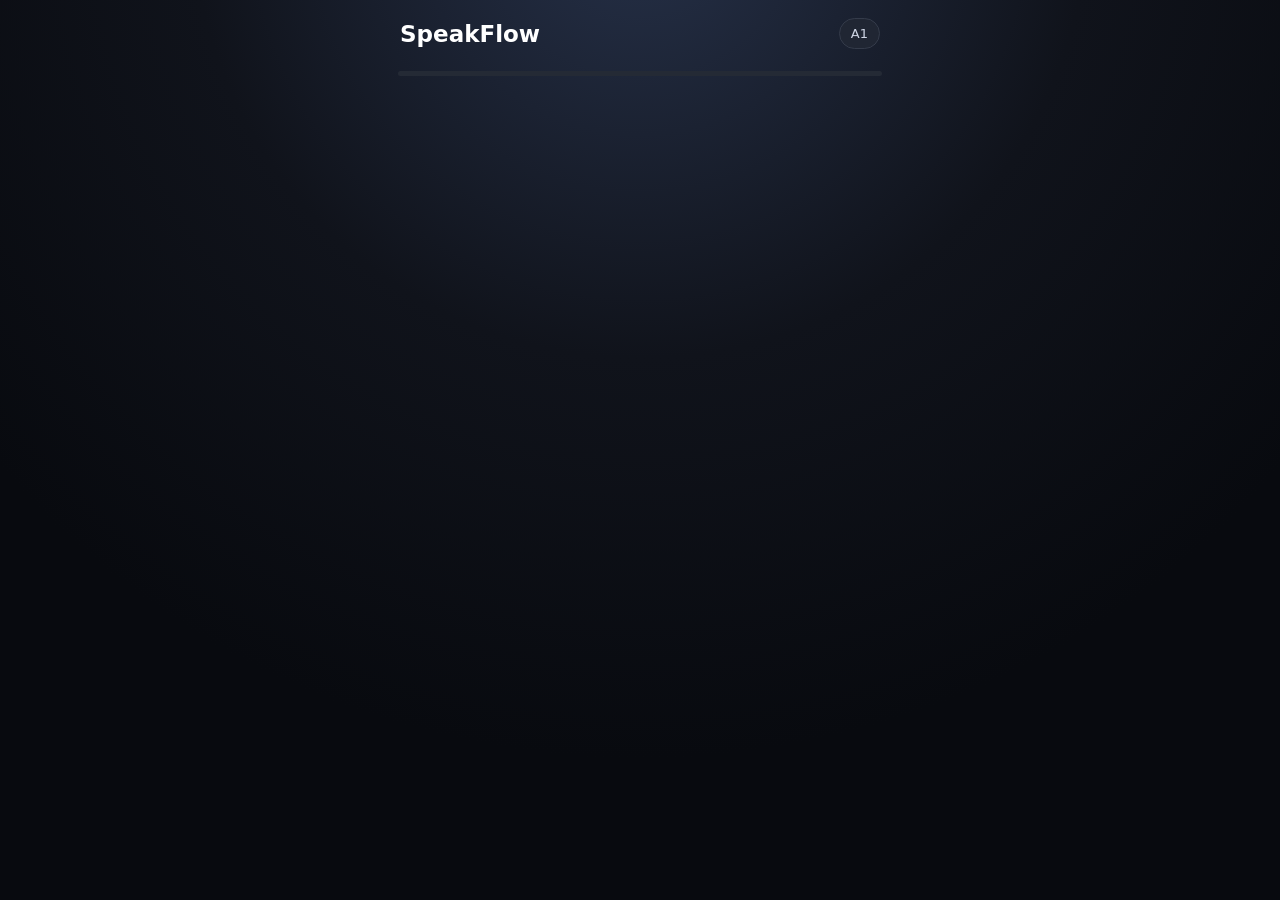
==== demo/index.html @ fbc470cf "Fix speech scoring word tokenization" ====
<!doctype html>
<html lang="ru">
<head>
<meta charset="utf-8"><meta name="viewport" content="width=device-width,initial-scale=1,viewport-fit=cover">
<meta name="theme-color" content="#080a0f"><title>SpeakFlow</title>
<style>
:root{font-family:-apple-system,BlinkMacSystemFont,"SF Pro Display",Inter,system-ui,sans-serif;color:#fff;background:#080a0f}
*{box-sizing:border-box}body{margin:0;background:radial-gradient(circle at 50% -10%,#263149 0,#10131b 38%,#080a0f 72%);min-height:100vh}
.app{max-width:520px;margin:auto;min-height:100vh;padding:env(safe-area-inset-top) 18px calc(28px + env(safe-area-inset-bottom))}
header{display:flex;justify-content:space-between;align-items:center;padding:18px 2px 10px}.logo{font-size:23px;font-weight:800}.pill{background:#202633;border:1px solid #343b4a;border-radius:20px;padding:7px 11px;font-size:13px;color:#cfd6e5}
.progress{height:5px;background:#242a35;border-radius:8px;overflow:hidden;margin:12px 0 26px}.bar{height:100%;width:0;background:#fff;border-radius:8px;transition:.25s}
.card{background:rgba(20,24,33,.9);border:1px solid #2d3442;border-radius:28px;padding:26px 20px;box-shadow:0 18px 60px #0008}
h1{font-size:31px;line-height:1.1;margin:8px 0 12px}.sub{color:#9da7b8;line-height:1.45}.label{font-size:12px;color:#8993a7;text-transform:uppercase;letter-spacing:1.2px;font-weight:700}
.grid{display:grid;gap:12px;margin-top:20px}.lesson{padding:17px;border:1px solid #303746;background:#171c26;border-radius:18px;text-align:left;color:#fff}.lesson b{display:block;font-size:17px;margin-bottom:4px}.lesson span{color:#929caf;font-size:13px}
.btn{border:0;border-radius:18px;padding:16px 12px;font-size:16px;font-weight:750;color:#fff;background:#2a3140;width:100%;margin-top:12px}.primary{background:#fff;color:#080a0f}.mic{background:#586cf4;font-size:19px}.back{background:transparent;border:1px solid #333b4a}.phrase{font-size:30px;line-height:1.15;font-weight:750;letter-spacing:-.7px;margin:14px 0 10px}.translation{font-size:17px;color:#aeb7c7;min-height:27px}
.result{margin-top:16px;padding:15px;border-radius:17px;font-weight:700;border:1px solid #394150}.good{background:#12351f;border-color:#2d9b59}.bad{background:#3a1518;border-color:#c54d57}.score{font-size:42px;font-weight:850}.heard{font-size:13px;color:#c5cbd7;margin-top:5px;font-weight:500}.stats{display:grid;grid-template-columns:1fr 1fr;gap:10px;margin:18px 0}.stat{background:#171c26;border-radius:17px;padding:15px}.stat b{font-size:25px;display:block}.stat span{color:#929caf;font-size:12px}.quiz{font-size:20px;line-height:1.5;margin:16px 0}.option{text-align:left;background:#171c26;border:1px solid #303746}.option.correct{background:#12351f;border-color:#2d9b59}.option.wrong{background:#3a1518;border-color:#c54d57}.tiny{font-size:13px;color:#818b9e;text-align:center;margin-top:16px}
</style></head>
<body><div class="app">
<header><div class="logo">SpeakFlow</div><div class="pill" id="level">A1</div></header>
<div class="progress"><div class="bar" id="bar"></div></div><main id="screen"></main>
</div>
<script>
const topics=[
["Everyday Life","Повседневная жизнь"],["Meeting People","Знакомство"],["Family","Семья"],["Home","Дом"],["Food & Cooking","Еда и готовка"],["Shopping","Покупки"],["Travel","Путешествия"],["Hotel","Отель"],["City","Город"],["Work","Работа"],["Phone & Messages","Телефон"],["Health","Здоровье"],["Weather","Погода"],["Time & Plans","Время и планы"],["Hobbies","Хобби"],["Study","Учёба"],["Technology","Технологии"],["Money","Деньги"],["Restaurant","Ресторан"],["Transport","Транспорт"],["Directions","Ориентация в городе"],["Social Life","Общение"],["Feelings","Чувства"],["Problems & Solutions","Проблемы"],["Future & Goals","Будущее"]];
const units=["Basics","Questions","Requests","Daily routine","Past experiences","Plans","Problems","Opinions","People","Places","Time","Money","Phone","Travel","Work","Home","Social life","Real conversation","Challenge","Review"];
const pairLines=[
"start my day~начать свой день;check my calendar~проверить календарь;prepare breakfast~приготовить завтрак;finish my first task~закончить первую задачу",
"ask your name~спросить ваше имя;talk about your hometown~поговорить о вашем родном городе;introduce myself~представиться;learn more about you~узнать больше о вас",
"call my sister~позвонить сестре;visit my parents~навестить родителей;help my brother~помочь брату;talk to my family~поговорить с семьёй",
"clean the kitchen~убрать кухню;repair the door~починить дверь;move the sofa~переставить диван;organize the living room~организовать гостиную",
"cook pasta~приготовить пасту;prepare the vegetables~подготовить овощи;make coffee~сделать кофе;serve dinner~подать ужин",
"buy a jacket~купить куртку;try on these shoes~примерить эти туфли;return the shirt~вернуть рубашку;order a backpack~заказать рюкзак",
"check my passport~проверить паспорт;book a flight~забронировать рейс;change my ticket~изменить билет;find my suitcase~найти чемодан",
"book a room~забронировать номер;request a towel~попросить полотенце;confirm my reservation~подтвердить бронирование;pay for my stay~заплатить за проживание",
"find the pharmacy~найти аптеку;visit the museum~посетить музей;use the post office~воспользоваться почтой;walk to the city center~дойти до центра города",
"finish the report~закончить отчёт;send the invoice~отправить счёт;check the schedule~проверить расписание;prepare the presentation~подготовить презентацию",
"send a message~отправить сообщение;receive a call~получить звонок;forward an email~переслать письмо;save the contact~сохранить контакт",
"book a doctor's appointment~записаться к врачу;describe my symptoms~описать свои симптомы;check the prescription~проверить рецепт;ask about the treatment~спросить о лечении",
"check the forecast~проверить прогноз;expect rain~ожидать дождь;enjoy the sunshine~насладиться солнечной погодой;prepare for cold weather~подготовиться к холодной погоде",
"plan tomorrow~запланировать завтрашний день;schedule a meeting~назначить встречу;confirm the plan~подтвердить план;change the schedule~изменить расписание",
"start running~начать бегать;practice the guitar~практиковаться на гитаре;watch a film~посмотреть фильм;learn a new skill~научиться новому навыку",
"study for an exam~готовиться к экзамену;review my notes~повторить свои записи;finish my homework~закончить домашнюю работу;improve my vocabulary~улучшить словарный запас",
"install an app~установить приложение;reset my password~сбросить пароль;connect to Wi-Fi~подключиться к Wi-Fi;update the software~обновить программное обеспечение",
"pay by card~оплатить картой;check the receipt~проверить чек;save money~сэкономить деньги;receive a payment~получить платёж",
"order a table~заказать столик;recommend a main course~порекомендовать основное блюдо;bring some water~принести воды;pay the bill~оплатить счёт",
"catch the bus~успеть на автобус;miss the train~пропустить поезд;take the metro~воспользоваться метро;wait for a taxi~подождать такси",
"find the station~найти станцию;reach the bridge~дойти до моста;walk to the museum~дойти до музея;cross the street~перейти улицу",
"invite a friend to dinner~пригласить друга на ужин;accept the invitation~принять приглашение;arrange a party~организовать вечеринку;enjoy the evening~насладиться вечером",
"feel happy~чувствовать себя счастливым;look tired~выглядеть уставшим;become more confident~стать увереннее;stay calm~оставаться спокойным",
"fix the mistake~исправить ошибку;report the delay~сообщить о задержке;explain the problem~объяснить проблему;solve the problem~решить проблему",
"plan a new job~запланировать новую работу;start a new project~начать новый проект;improve my English~улучшить английский;achieve my goal~достичь своей цели"
].map(x=>x.split(";").map(y=>y.split("~")));
const patterns=[
["I need to {a}.","Мне нужно {ar}."],["Can you help me {a}?","Можете помочь мне {ar}?"],["I'd like to {a}.","Я хотел бы {ar}."],["I have to {a} today.","Мне нужно {ar} сегодня."],["I'm going to {a} tomorrow.","Я собираюсь {ar} завтра."],["Could you {a}, please?","Не могли бы вы {ar}, пожалуйста?"],["When should I {a}?","Когда мне следует {ar}?"],["How can I {a}?","Как мне {ar}?"],["Where can I {a}?","Где я могу {ar}?"],["I usually {a} in the morning.","Обычно я {ar} утром."],["I don't usually {a}.","Я обычно не {ar}."],["I forgot to {a}.","Я забыл {ar}."],["Let's {a} first.","Давайте сначала {ar}."],["We should {a} before we leave.","Нам стоит {ar} перед уходом."],["We don't need to {a} yet.","Нам пока не нужно {ar}."],["I'm trying to {a}.","Я стараюсь {ar}."],["I'm ready to {a}.","Я готов {ar}."],["I can {a} if you want.","Я могу {ar}, если хотите."],["I'll {a} as soon as possible.","Я {ar} как можно скорее."],["I'll try to {a}.","Я постараюсь {ar}."],["I need more time to {a}.","Мне нужно больше времени, чтобы {ar}."],["I was able to {a}.","Мне удалось {ar}."],["Would you like me to {a}?","Хотите, чтобы я {ar}?"],["Do you want me to {a}?","Хотите, чтобы я {ar}?"],["Let me {a} first.","Дайте мне сначала {ar}."],["There's no need to {a}.","Нет необходимости {ar}."],["It would be great to {a}.","Было бы здорово {ar}."],["Can we {a} together?","Можем мы {ar} вместе?"],["I think we can {a}.","Думаю, мы можем {ar}."],["I don't think we should {a}.","Не думаю, что нам стоит {ar}."]
];
const times=[["this morning","сегодня утром"],["after lunch","после обеда"],["before work","до работы"],["after work","после работы"],["this evening","сегодня вечером"],["tomorrow morning","завтра утром"],["tomorrow afternoon","завтра днём"],["tomorrow evening","завтра вечером"],["this weekend","в эти выходные"],["next week","на следующей неделе"],["on Friday","в пятницу"],["on Saturday","в субботу"],["on Sunday","в воскресенье"],["during the day","в течение дня"],["later today","позже сегодня"],["right now","прямо сейчас"],["when I have time","когда у меня есть время"],["before dinner","до ужина"],["after dinner","после ужина"],["before I leave","перед тем как я уйду"]];
const places=[["at home","дома"],["at work","на работе"],["at the station","на станции"],["at the airport","в аэропорту"],["at a café","в кафе"],["at the store","в магазине"],["in the city center","в центре города"],["on the phone","по телефону"],["online","онлайн"],["with my family","с моей семьёй"]];
const LESSONS=[];
for(let n=1;n<=500;n++){const ti=(n-1)%25,u=Math.floor((n-1)/25)+1,l=n<=150?"A1":n<=300?"A2":n<=400?"B1":n<=475?"B2":"C1";LESSONS.push({number:n,level:l,topic:topics[ti][0],topicRu:topics[ti][1],unit:u,title:topics[ti][0]+" — "+units[u-1],description:topics[ti][1]+". Практика: "+units[u-1].toLowerCase()+"."});}
const state={lesson:Number(localStorage.getItem("sf.lesson")||1),level:localStorage.getItem("sf.level")||"A1",topic:"Все",index:0,pool:[],scores:[],quizIndex:0,quizScore:0};
const $=x=>document.getElementById(x),weak=()=>JSON.parse(localStorage.getItem("sf.weak")||"[]");
function save(){localStorage.setItem("sf.lesson",state.lesson);localStorage.setItem("sf.level",state.level)}
function esc(s){return String(s).replace(/[&<>"']/g,m=>({"&":"&amp;","<":"&lt;",">":"&gt;",'"':"&quot;","'":"&#039;"}[m]))}
function prog(v){$("bar").style.width=v+"%"}
function speak(t){if(!("speechSynthesis"in window))return;const u=new SpeechSynthesisUtterance(t);u.lang="en-US";u.rate=.82;speechSynthesis.cancel();speechSynthesis.speak(u)}
function stats(){return{learned:+localStorage.getItem("sf.learned")||0,xp:+localStorage.getItem("sf.xp")||0,streak:+localStorage.getItem("sf.streak")||0}}
function phraseFor(n,j){const ti=(n-1)%25,u=Math.floor((n-1)/25)+1,[a,ar]=pairLines[ti][(j+u+ti)%4],[tm,tr]=times[(j+u+ti)%20],[pl,pr]=places[(j*3+u+ti)%10],[et,rt]=patterns[j%30];let en=et.replaceAll("{a}",a),ru=rt.replaceAll("{ar}",ar);const c=j%2?[pl,pr]:[tm,tr];en=c[0].charAt(0).toUpperCase()+c[0].slice(1)+", "+en;ru=c[1].charAt(0).toUpperCase()+c[1].slice(1)+", "+ru.charAt(0).toLowerCase()+ru.slice(1);return{id:"l"+String(n).padStart(3,"0")+"p"+String(j+1).padStart(2,"0"),english:en,translation:ru}}
function buildLesson(n){return Array.from({length:60},(_,j)=>phraseFor(n,j))}
function home(){state.stage="home";prog(0);const s=stats();$("levelPill").textContent=state.level;$("screen").innerHTML='<section class="card"><div class="eyebrow">ENGLISH SPEAKING TRAINER</div><h1>Учимся говорить английский естественно</h1><div class="sub">500 уроков · 30 000 уникальных фраз · повторение слабых мест · проверка знаний.</div><button class="btn primary" onclick="openLessons()">Начать обучение</button></section><div class="levels">'+["A1","A2","B1","B2","C1"].map(x=>'<button class="level '+(x===state.level?"active":"")+'" onclick="setLevel(\''+x+'\')">'+x+"</button>").join("")+'</div><section class="card"><div class="label">Сегодня</div><div class="stats"><div class="stat"><b>'+s.learned+'</b><span>фраз изучено</span></div><div class="stat"><b>'+s.xp+'</b><span>XP</span></div><div class="stat"><b>'+s.streak+'</b><span>дней серии</span></div></div></section><section class="card"><div class="label">Структура каждого урока</div><div class="sub">20 фраз на повторение → 40 новых → проверка знаний → результат.</div></section>'}
function setLevel(l){state.level=l;save();home()}
function openLessons(){const ts=["Все",...new Set(LESSONS.filter(x=>x.level===state.level).map(x=>x.topic))];renderLessons(ts[0])}
function renderLessons(topic){state.topic=topic;const ts=["Все",...new Set(LESSONS.filter(x=>x.level===state.level).map(x=>x.topic))],list=LESSONS.filter(x=>x.level===state.level&&(topic==="Все"||x.topic===topic));$("levelPill").textContent=state.level;$("screen").innerHTML='<button class="btn back" onclick="home()">← Главная</button><section class="card"><div class="eyebrow">УРОВЕНЬ '+state.level+'</div><h1>Уроки</h1><div class="sub">Полная программа: '+LESSONS.filter(x=>x.level===state.level).length+' уроков.</div></section><div class="filters">'+ts.map(t=>'<button class="filter '+(t===topic?"active":"")+'" onclick="renderLessons('+JSON.stringify(t)+')">'+t+"</button>").join("")+'</div><div class="grid">'+list.map(l=>'<button class="lesson" onclick="startLesson('+l.number+')"><span class="tag">'+l.level+" · УРОК "+l.number+'</span><b>'+esc(l.title)+'</b><span>'+esc(l.description)+'</span></button>').join("")+'</div>'}
function startLesson(n){state.lesson=n;save();state.index=0;state.scores=[];const all=buildLesson(n),w=weak(),review=w.slice(0,20);while(review.length<20)review.push(all[review.length]);state.pool=review.concat(all.slice(0,40));showPhrase()}
function showPhrase(){const p=state.pool[state.index],rev=state.index<20;prog(state.index/60*72);$("levelPill").textContent=(rev?"Повторение":"Новые")+" "+(state.index+1)+"/60";$("screen").innerHTML='<button class="btn back" onclick="openLessons()">← К урокам</button><section class="card"><div class="eyebrow">'+(rev?"ПОВТОРЕНИЕ":"НОВАЯ ФРАЗА")+" · "+(state.index+1)+" ИЗ 60"+'</div><div class="phrase">'+esc(p.english)+'</div><div class="translation" id="tr">Нажмите «Слушать», затем повторите фразу.</div><div class="audio"><div class="audioRow"><button class="play" onclick="listen()">▶</button><div class="audioText"><b>Английская озвучка</b><span>English (US) · озвучка устройства</span></div></div><button class="btn secondary" onclick="listen()">🔊 Слушать фразу</button></div><button class="btn mic" id="mic" onclick="record()">🎙 Повторить и проверить</button><div id="res"></div><button class="btn primary" id="next" onclick="nextPhrase()" disabled>Продолжить →</button></section><div class="tiny">85% и выше — зелёный результат. Это проверка совпадения распознанного текста, не фонемная оценка.</div>'}
function listen(){$("tr").textContent=state.pool[state.index].translation;speak(state.pool[state.index].english)}
let rec=null;
function record(){const SR=window.SpeechRecognition||window.webkitSpeechRecognition;if(!SR){finishScore(0,"Распознавание речи недоступно в этом браузере.");return}rec=new SR();rec.lang="en-US";rec.interimResults=false;rec.maxAlternatives=1;$("mic").disabled=true;$("mic").textContent="⏹ Слушаю…";rec.onresult=e=>finishScore(calc(state.pool[state.index].english,e.results[0][0].transcript),e.results[0][0].transcript);rec.onerror=()=>finishScore(0,"Не удалось распознать речь.");rec.onend=()=>{if($("mic")){$("mic").disabled=false;$("mic").textContent="🎙 Повторить и проверить"}};rec.start()}
function calc(ref,heard){const a=ref.toLowerCase().replace(/[^a-z0-9 ]/g,"").split(/\s+/).filter(Boolean),b=heard.toLowerCase().replace(/[^a-z0-9 ]/g,"").split(/\s+/).filter(Boolean);let same=0;for(let i=0;i<Math.max(a.length,b.length);i++)if(a[i]&&a[i]===b[i])same++;return Math.max(0,Math.min(100,Math.round(same/Math.max(a.length,b.length,1)*100)))}
function finishScore(score,heard){const p=state.pool[state.index];state.scores[state.index]=score;let a=weak().filter(x=>x.id!==p.id);if(score<100)a.unshift({id:p.id,score,english:p.english,translation:p.translation});localStorage.setItem("sf.weak",JSON.stringify(a.sort((x,y)=>x.score-y.score).slice(0,300)));$("tr").textContent=p.translation;$("res").innerHTML='<div class="result '+(score>=85?"good":"bad")+'"><div class="score">'+score+'%</div><div>'+(score>=85?"Правильно":"Нужно повторить")+'</div><div class="heard">'+esc(heard)+'</div></div>';$("next").disabled=false}
function nextPhrase(){if(state.index<59){state.index++;showPhrase()}else startQuiz()}
function startQuiz(){state.quizIndex=0;state.quizScore=0;showQuiz()}
function showQuiz(){const idx=(state.quizIndex*5+7)%60,p=state.pool[idx],opts=[p.translation,state.pool[(idx+1)%60].translation,state.pool[(idx+2)%60].translation].sort(()=>Math.random()-.5);state.quiz={p,opts};prog(72+state.quizIndex/10*28);$("levelPill").textContent="Проверка "+(state.quizIndex+1)+"/10";$("screen").innerHTML='<section class="card"><div class="eyebrow">ПРОВЕРКА ЗНАНИЙ · '+(state.quizIndex+1)+"/10"+'</div><div class="quiz">'+esc(p.english)+'</div>'+opts.map(o=>'<button class="btn option" onclick="answer(this,'+JSON.stringify(o)+','+JSON.stringify(p.translation)+')">'+esc(o)+"</button>").join("")+'</section>'}
function answer(btn,o,c){document.querySelectorAll(".option").forEach(x=>x.disabled=true);if(o===c){btn.classList.add("correct");state.quizScore++}else{btn.classList.add("wrong");document.querySelectorAll(".option").forEach(x=>{if(x.textContent===c)x.classList.add("correct")})}setTimeout(()=>{if(state.quizIndex<9){state.quizIndex++;showQuiz()}else finishLesson()},550)}
function finishLesson(){const avg=Math.round(state.scores.reduce((a,b)=>a+b,0)/60),perfect=state.scores.filter(x=>x===100).length,s=stats();localStorage.setItem("sf.learned",s.learned+60);localStorage.setItem("sf.xp",s.xp+Math.round(avg/10)+state.quizScore*5);prog(100);$("screen").innerHTML='<section class="card"><div class="eyebrow">УРОК ЗАВЕРШЁН</div><h1>Результат</h1><div class="stats"><div class="stat"><b>'+avg+'%</b><span>средняя речь</span></div><div class="stat"><b>'+perfect+'/60</b><span>идеально</span></div><div class="stat"><b>'+state.quizScore+'/10</b><span>знания</span></div></div><div class="sub" style="margin-top:18px">Все фразы ниже 100% сохранены для будущего повторения.</div><button class="btn primary" onclick="nextLesson()">Следующий урок →</button><button class="btn back" onclick="openLessons()">К списку уроков</button></section>'}
function nextLesson(){state.lesson=state.lesson%500+1;state.level=LESSONS[state.lesson-1].level;save();startLesson(state.lesson)}
home();</script></body></html>
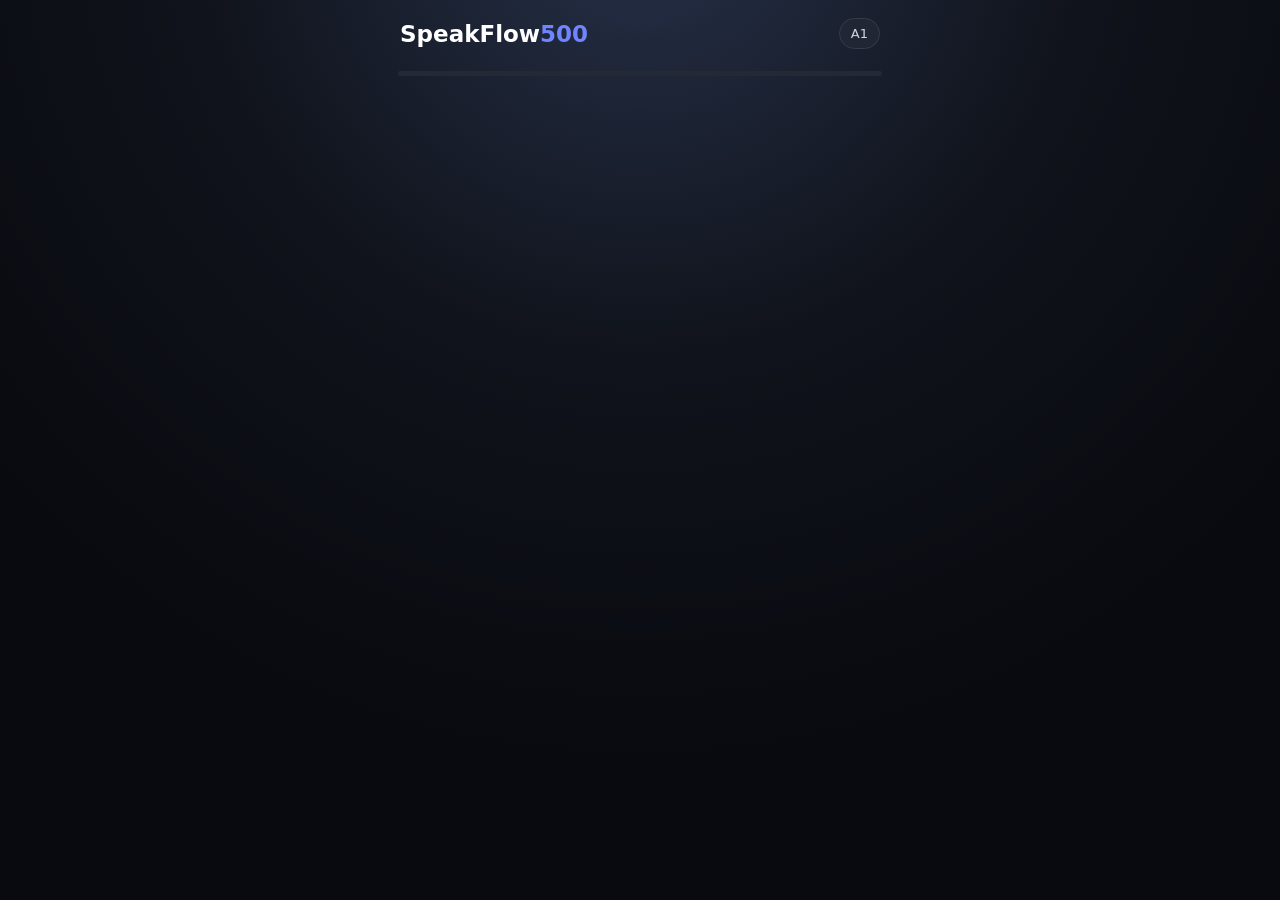
==== commit 424fc20f: "Force fresh SpeakFlow 500 web deployment and disable stale page cache" ====
--- a/demo/index.html
+++ b/demo/index.html
@@ -2,7 +2,7 @@
 <html lang="ru">
 <head>
 <meta charset="utf-8"><meta name="viewport" content="width=device-width,initial-scale=1,viewport-fit=cover">
-<meta name="theme-color" content="#080a0f"><title>SpeakFlow</title>
+<meta name="theme-color" content="#080a0f"><meta http-equiv="Cache-Control" content="no-cache, no-store, must-revalidate"><meta http-equiv="Pragma" content="no-cache"><meta http-equiv="Expires" content="0"><title>SpeakFlow 500</title>
 <style>
 :root{font-family:-apple-system,BlinkMacSystemFont,"SF Pro Display",Inter,system-ui,sans-serif;color:#fff;background:#080a0f}
 *{box-sizing:border-box}body{margin:0;background:radial-gradient(circle at 50% -10%,#263149 0,#10131b 38%,#080a0f 72%);min-height:100vh}
@@ -14,9 +14,9 @@
 .grid{display:grid;gap:12px;margin-top:20px}.lesson{padding:17px;border:1px solid #303746;background:#171c26;border-radius:18px;text-align:left;color:#fff}.lesson b{display:block;font-size:17px;margin-bottom:4px}.lesson span{color:#929caf;font-size:13px}
 .btn{border:0;border-radius:18px;padding:16px 12px;font-size:16px;font-weight:750;color:#fff;background:#2a3140;width:100%;margin-top:12px}.primary{background:#fff;color:#080a0f}.mic{background:#586cf4;font-size:19px}.back{background:transparent;border:1px solid #333b4a}.phrase{font-size:30px;line-height:1.15;font-weight:750;letter-spacing:-.7px;margin:14px 0 10px}.translation{font-size:17px;color:#aeb7c7;min-height:27px}
 .result{margin-top:16px;padding:15px;border-radius:17px;font-weight:700;border:1px solid #394150}.good{background:#12351f;border-color:#2d9b59}.bad{background:#3a1518;border-color:#c54d57}.score{font-size:42px;font-weight:850}.heard{font-size:13px;color:#c5cbd7;margin-top:5px;font-weight:500}.stats{display:grid;grid-template-columns:1fr 1fr;gap:10px;margin:18px 0}.stat{background:#171c26;border-radius:17px;padding:15px}.stat b{font-size:25px;display:block}.stat span{color:#929caf;font-size:12px}.quiz{font-size:20px;line-height:1.5;margin:16px 0}.option{text-align:left;background:#171c26;border:1px solid #303746}.option.correct{background:#12351f;border-color:#2d9b59}.option.wrong{background:#3a1518;border-color:#c54d57}.tiny{font-size:13px;color:#818b9e;text-align:center;margin-top:16px}
-</style></head>
+.levels{display:grid;grid-template-columns:repeat(5,1fr);gap:9px;margin:18px 0}.level{padding:14px 4px;border-radius:18px;background:#11182a;border:1px solid #29334a;color:#aeb8cc;font-weight:800}.level.active{background:#273562;border-color:#7184ff;color:#fff}.stats{display:grid;grid-template-columns:repeat(3,1fr);gap:10px}.stat{background:#11182a;border:1px solid #29334a;border-radius:18px;padding:15px}.stat b{font-size:25px;display:block}.stat span{font-size:12px;color:#8e9ab4}.filters{display:flex;gap:8px;overflow:auto;padding-bottom:5px;margin:12px 0}.filter{white-space:nowrap;border:1px solid #2d374c;background:#11182a;color:#aab5c9;border-radius:15px;padding:9px 12px}.filter.active{background:#293662;color:#fff;border-color:#6c7df0}.audio{border:1px solid #303a50;background:#0d1320;border-radius:22px;padding:16px;margin-top:18px}.audioRow{display:flex;align-items:center;gap:12px}.play{width:54px;height:54px;border-radius:50%;border:0;background:#eef1ff;color:#0a0e17;font-size:23px}.audioText{font-size:13px;color:#8f9ab0}.audioText b{display:block;color:#fff;font-size:15px;margin-bottom:3px}.secondary{background:#20283a}.hero h1{font-size:36px;line-height:1.05;letter-spacing:-1px}.tag{display:inline-block;font-size:11px;color:#8ea0ff;margin-bottom:7px;font-weight:800}</style></head>
 <body><div class="app">
-<header><div class="logo">SpeakFlow</div><div class="pill" id="level">A1</div></header>
+<header><div class="logo">SpeakFlow<span style="color:#7184ff">500</span></div><div class="pill" id="level">A1</div></header>
 <div class="progress"><div class="bar" id="bar"></div></div><main id="screen"></main>
 </div>
 <script>
@@ -64,13 +64,13 @@
 function prog(v){$("bar").style.width=v+"%"}
 function speak(t){if(!("speechSynthesis"in window))return;const u=new SpeechSynthesisUtterance(t);u.lang="en-US";u.rate=.82;speechSynthesis.cancel();speechSynthesis.speak(u)}
 function stats(){return{learned:+localStorage.getItem("sf.learned")||0,xp:+localStorage.getItem("sf.xp")||0,streak:+localStorage.getItem("sf.streak")||0}}
-function phraseFor(n,j){const ti=(n-1)%25,u=Math.floor((n-1)/25)+1,[a,ar]=pairLines[ti][(j+u+ti)%4],[tm,tr]=times[(j+u+ti)%20],[pl,pr]=places[(j*3+u+ti)%10],[et,rt]=patterns[j%30];let en=et.replaceAll("{a}",a),ru=rt.replaceAll("{ar}",ar);const c=j%2?[pl,pr]:[tm,tr];en=c[0].charAt(0).toUpperCase()+c[0].slice(1)+", "+en;ru=c[1].charAt(0).toUpperCase()+c[1].slice(1)+", "+ru.charAt(0).toLowerCase()+ru.slice(1);return{id:"l"+String(n).padStart(3,"0")+"p"+String(j+1).padStart(2,"0"),english:en,translation:ru}}
+function phraseFor(n,j){const ti=(n-1)%25,u=Math.floor((n-1)/25)+1,[a,ar]=pairLines[ti][(j+u+ti)%4],[tm,tr]=times[(j+u+ti)%20],[pl,pr]=places[(j*3+u+ti)%10],[et,rt]=patterns[j%30];let en=et.replaceAll("{a}",a),ru=rt.replaceAll("{ar}",ar);if(j>=30){if(en.endsWith("?")){en="Just to check, "+en.charAt(0).toLowerCase()+en.slice(1);ru="Чтобы уточнить, "+ru.charAt(0).toLowerCase()+ru.slice(1)}else{en="Actually, "+en.charAt(0).toLowerCase()+en.slice(1);ru="На самом деле, "+ru.charAt(0).toLowerCase()+ru.slice(1)}}const c=j%2?[pl,pr]:[tm,tr];en=c[0].charAt(0).toUpperCase()+c[0].slice(1)+", "+en;ru=c[1].charAt(0).toUpperCase()+c[1].slice(1)+", "+ru.charAt(0).toLowerCase()+ru.slice(1);return{id:"l"+String(n).padStart(3,"0")+"p"+String(j+1).padStart(2,"0"),english:en,translation:ru}}
 function buildLesson(n){return Array.from({length:60},(_,j)=>phraseFor(n,j))}
 function home(){state.stage="home";prog(0);const s=stats();$("levelPill").textContent=state.level;$("screen").innerHTML='<section class="card"><div class="eyebrow">ENGLISH SPEAKING TRAINER</div><h1>Учимся говорить английский естественно</h1><div class="sub">500 уроков · 30 000 уникальных фраз · повторение слабых мест · проверка знаний.</div><button class="btn primary" onclick="openLessons()">Начать обучение</button></section><div class="levels">'+["A1","A2","B1","B2","C1"].map(x=>'<button class="level '+(x===state.level?"active":"")+'" onclick="setLevel(\''+x+'\')">'+x+"</button>").join("")+'</div><section class="card"><div class="label">Сегодня</div><div class="stats"><div class="stat"><b>'+s.learned+'</b><span>фраз изучено</span></div><div class="stat"><b>'+s.xp+'</b><span>XP</span></div><div class="stat"><b>'+s.streak+'</b><span>дней серии</span></div></div></section><section class="card"><div class="label">Структура каждого урока</div><div class="sub">20 фраз на повторение → 40 новых → проверка знаний → результат.</div></section>'}
 function setLevel(l){state.level=l;save();home()}
 function openLessons(){const ts=["Все",...new Set(LESSONS.filter(x=>x.level===state.level).map(x=>x.topic))];renderLessons(ts[0])}
 function renderLessons(topic){state.topic=topic;const ts=["Все",...new Set(LESSONS.filter(x=>x.level===state.level).map(x=>x.topic))],list=LESSONS.filter(x=>x.level===state.level&&(topic==="Все"||x.topic===topic));$("levelPill").textContent=state.level;$("screen").innerHTML='<button class="btn back" onclick="home()">← Главная</button><section class="card"><div class="eyebrow">УРОВЕНЬ '+state.level+'</div><h1>Уроки</h1><div class="sub">Полная программа: '+LESSONS.filter(x=>x.level===state.level).length+' уроков.</div></section><div class="filters">'+ts.map(t=>'<button class="filter '+(t===topic?"active":"")+'" onclick="renderLessons('+JSON.stringify(t)+')">'+t+"</button>").join("")+'</div><div class="grid">'+list.map(l=>'<button class="lesson" onclick="startLesson('+l.number+')"><span class="tag">'+l.level+" · УРОК "+l.number+'</span><b>'+esc(l.title)+'</b><span>'+esc(l.description)+'</span></button>').join("")+'</div>'}
-function startLesson(n){state.lesson=n;save();state.index=0;state.scores=[];const all=buildLesson(n),w=weak(),review=w.slice(0,20);while(review.length<20)review.push(all[review.length]);state.pool=review.concat(all.slice(0,40));showPhrase()}
+function startLesson(n){state.lesson=n;save();state.index=0;state.scores=[];const all=buildLesson(n),w=weak(),review=w.slice(0,20);while(review.length<20)review.push(all[review.length]);const ids=new Set(review.map(x=>x.id));const fresh=all.filter(x=>!ids.has(x.id)).slice(0,40);state.pool=review.concat(fresh);showPhrase()}
 function showPhrase(){const p=state.pool[state.index],rev=state.index<20;prog(state.index/60*72);$("levelPill").textContent=(rev?"Повторение":"Новые")+" "+(state.index+1)+"/60";$("screen").innerHTML='<button class="btn back" onclick="openLessons()">← К урокам</button><section class="card"><div class="eyebrow">'+(rev?"ПОВТОРЕНИЕ":"НОВАЯ ФРАЗА")+" · "+(state.index+1)+" ИЗ 60"+'</div><div class="phrase">'+esc(p.english)+'</div><div class="translation" id="tr">Нажмите «Слушать», затем повторите фразу.</div><div class="audio"><div class="audioRow"><button class="play" onclick="listen()">▶</button><div class="audioText"><b>Английская озвучка</b><span>English (US) · озвучка устройства</span></div></div><button class="btn secondary" onclick="listen()">🔊 Слушать фразу</button></div><button class="btn mic" id="mic" onclick="record()">🎙 Повторить и проверить</button><div id="res"></div><button class="btn primary" id="next" onclick="nextPhrase()" disabled>Продолжить →</button></section><div class="tiny">85% и выше — зелёный результат. Это проверка совпадения распознанного текста, не фонемная оценка.</div>'}
 function listen(){$("tr").textContent=state.pool[state.index].translation;speak(state.pool[state.index].english)}
 let rec=null;
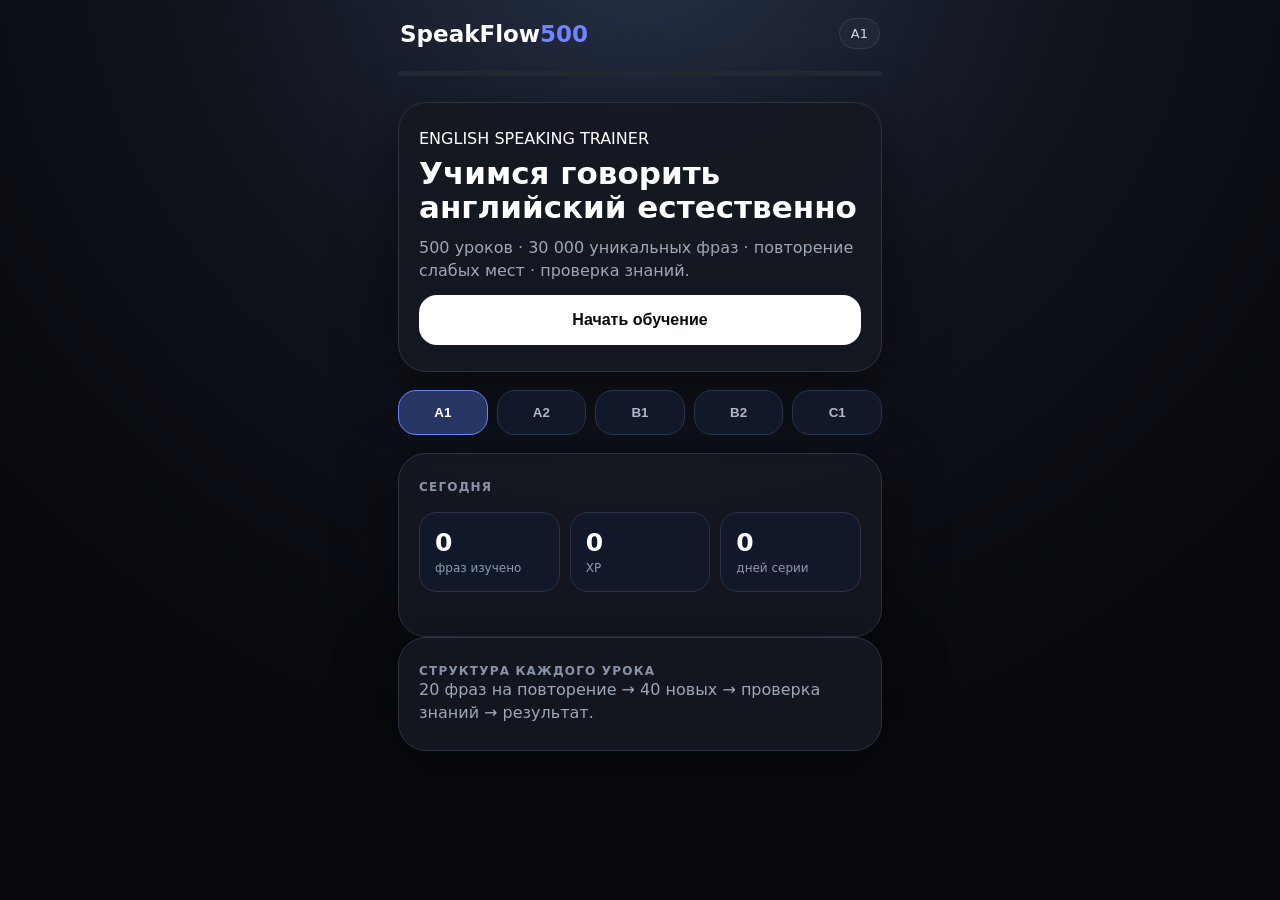
==== commit 8e34f334: "Fix SpeakFlow lesson display and progress labels" ====
--- a/demo/index.html
+++ b/demo/index.html
@@ -16,7 +16,7 @@
 .result{margin-top:16px;padding:15px;border-radius:17px;font-weight:700;border:1px solid #394150}.good{background:#12351f;border-color:#2d9b59}.bad{background:#3a1518;border-color:#c54d57}.score{font-size:42px;font-weight:850}.heard{font-size:13px;color:#c5cbd7;margin-top:5px;font-weight:500}.stats{display:grid;grid-template-columns:1fr 1fr;gap:10px;margin:18px 0}.stat{background:#171c26;border-radius:17px;padding:15px}.stat b{font-size:25px;display:block}.stat span{color:#929caf;font-size:12px}.quiz{font-size:20px;line-height:1.5;margin:16px 0}.option{text-align:left;background:#171c26;border:1px solid #303746}.option.correct{background:#12351f;border-color:#2d9b59}.option.wrong{background:#3a1518;border-color:#c54d57}.tiny{font-size:13px;color:#818b9e;text-align:center;margin-top:16px}
 .levels{display:grid;grid-template-columns:repeat(5,1fr);gap:9px;margin:18px 0}.level{padding:14px 4px;border-radius:18px;background:#11182a;border:1px solid #29334a;color:#aeb8cc;font-weight:800}.level.active{background:#273562;border-color:#7184ff;color:#fff}.stats{display:grid;grid-template-columns:repeat(3,1fr);gap:10px}.stat{background:#11182a;border:1px solid #29334a;border-radius:18px;padding:15px}.stat b{font-size:25px;display:block}.stat span{font-size:12px;color:#8e9ab4}.filters{display:flex;gap:8px;overflow:auto;padding-bottom:5px;margin:12px 0}.filter{white-space:nowrap;border:1px solid #2d374c;background:#11182a;color:#aab5c9;border-radius:15px;padding:9px 12px}.filter.active{background:#293662;color:#fff;border-color:#6c7df0}.audio{border:1px solid #303a50;background:#0d1320;border-radius:22px;padding:16px;margin-top:18px}.audioRow{display:flex;align-items:center;gap:12px}.play{width:54px;height:54px;border-radius:50%;border:0;background:#eef1ff;color:#0a0e17;font-size:23px}.audioText{font-size:13px;color:#8f9ab0}.audioText b{display:block;color:#fff;font-size:15px;margin-bottom:3px}.secondary{background:#20283a}.hero h1{font-size:36px;line-height:1.05;letter-spacing:-1px}.tag{display:inline-block;font-size:11px;color:#8ea0ff;margin-bottom:7px;font-weight:800}</style></head>
 <body><div class="app">
-<header><div class="logo">SpeakFlow<span style="color:#7184ff">500</span></div><div class="pill" id="level">A1</div></header>
+<header><div class="logo">SpeakFlow<span style="color:#7184ff">500</span></div><div class="pill" id="levelPill">A1</div></header>
 <div class="progress"><div class="bar" id="bar"></div></div><main id="screen"></main>
 </div>
 <script>
@@ -68,10 +68,10 @@
 function buildLesson(n){return Array.from({length:60},(_,j)=>phraseFor(n,j))}
 function home(){state.stage="home";prog(0);const s=stats();$("levelPill").textContent=state.level;$("screen").innerHTML='<section class="card"><div class="eyebrow">ENGLISH SPEAKING TRAINER</div><h1>Учимся говорить английский естественно</h1><div class="sub">500 уроков · 30 000 уникальных фраз · повторение слабых мест · проверка знаний.</div><button class="btn primary" onclick="openLessons()">Начать обучение</button></section><div class="levels">'+["A1","A2","B1","B2","C1"].map(x=>'<button class="level '+(x===state.level?"active":"")+'" onclick="setLevel(\''+x+'\')">'+x+"</button>").join("")+'</div><section class="card"><div class="label">Сегодня</div><div class="stats"><div class="stat"><b>'+s.learned+'</b><span>фраз изучено</span></div><div class="stat"><b>'+s.xp+'</b><span>XP</span></div><div class="stat"><b>'+s.streak+'</b><span>дней серии</span></div></div></section><section class="card"><div class="label">Структура каждого урока</div><div class="sub">20 фраз на повторение → 40 новых → проверка знаний → результат.</div></section>'}
 function setLevel(l){state.level=l;save();home()}
-function openLessons(){const ts=["Все",...new Set(LESSONS.filter(x=>x.level===state.level).map(x=>x.topic))];renderLessons(ts[0])}
+function openLessons(){renderLessons(state.topic||"Все")}
 function renderLessons(topic){state.topic=topic;const ts=["Все",...new Set(LESSONS.filter(x=>x.level===state.level).map(x=>x.topic))],list=LESSONS.filter(x=>x.level===state.level&&(topic==="Все"||x.topic===topic));$("levelPill").textContent=state.level;$("screen").innerHTML='<button class="btn back" onclick="home()">← Главная</button><section class="card"><div class="eyebrow">УРОВЕНЬ '+state.level+'</div><h1>Уроки</h1><div class="sub">Полная программа: '+LESSONS.filter(x=>x.level===state.level).length+' уроков.</div></section><div class="filters">'+ts.map(t=>'<button class="filter '+(t===topic?"active":"")+'" onclick="renderLessons('+JSON.stringify(t)+')">'+t+"</button>").join("")+'</div><div class="grid">'+list.map(l=>'<button class="lesson" onclick="startLesson('+l.number+')"><span class="tag">'+l.level+" · УРОК "+l.number+'</span><b>'+esc(l.title)+'</b><span>'+esc(l.description)+'</span></button>').join("")+'</div>'}
 function startLesson(n){state.lesson=n;save();state.index=0;state.scores=[];const all=buildLesson(n),w=weak(),review=w.slice(0,20);while(review.length<20)review.push(all[review.length]);const ids=new Set(review.map(x=>x.id));const fresh=all.filter(x=>!ids.has(x.id)).slice(0,40);state.pool=review.concat(fresh);showPhrase()}
-function showPhrase(){const p=state.pool[state.index],rev=state.index<20;prog(state.index/60*72);$("levelPill").textContent=(rev?"Повторение":"Новые")+" "+(state.index+1)+"/60";$("screen").innerHTML='<button class="btn back" onclick="openLessons()">← К урокам</button><section class="card"><div class="eyebrow">'+(rev?"ПОВТОРЕНИЕ":"НОВАЯ ФРАЗА")+" · "+(state.index+1)+" ИЗ 60"+'</div><div class="phrase">'+esc(p.english)+'</div><div class="translation" id="tr">Нажмите «Слушать», затем повторите фразу.</div><div class="audio"><div class="audioRow"><button class="play" onclick="listen()">▶</button><div class="audioText"><b>Английская озвучка</b><span>English (US) · озвучка устройства</span></div></div><button class="btn secondary" onclick="listen()">🔊 Слушать фразу</button></div><button class="btn mic" id="mic" onclick="record()">🎙 Повторить и проверить</button><div id="res"></div><button class="btn primary" id="next" onclick="nextPhrase()" disabled>Продолжить →</button></section><div class="tiny">85% и выше — зелёный результат. Это проверка совпадения распознанного текста, не фонемная оценка.</div>'}
+function showPhrase(){const p=state.pool[state.index],rev=state.index<20;prog(state.index/60*72);$("levelPill").textContent=(rev?"Повторение":"Новые")+" · "+(state.index+1)+"/60";$("screen").innerHTML='<button class="btn back" onclick="openLessons()">← К урокам</button><section class="card"><div class="eyebrow">'+(rev?"ПОВТОРЕНИЕ":"НОВАЯ ФРАЗА")+" · "+(state.index+1)+" ИЗ 60"+'</div><div class="phrase">'+esc(p.english)+'</div><div class="translation" id="tr">Нажмите «Слушать», затем повторите фразу.</div><div class="audio"><div class="audioRow"><button class="play" onclick="listen()">▶</button><div class="audioText"><b>Английская озвучка</b><span>English (US) · озвучка устройства</span></div></div><button class="btn secondary" onclick="listen()">🔊 Слушать фразу</button></div><button class="btn mic" id="mic" onclick="record()">🎙 Повторить и проверить</button><div id="res"></div><button class="btn primary" id="next" onclick="nextPhrase()" disabled>Продолжить →</button></section><div class="tiny">Порог 85%. Проверка сравнивает распознанный текст с эталоном; это не фонемная оценка произношения.</div>'}
 function listen(){$("tr").textContent=state.pool[state.index].translation;speak(state.pool[state.index].english)}
 let rec=null;
 function record(){const SR=window.SpeechRecognition||window.webkitSpeechRecognition;if(!SR){finishScore(0,"Распознавание речи недоступно в этом браузере.");return}rec=new SR();rec.lang="en-US";rec.interimResults=false;rec.maxAlternatives=1;$("mic").disabled=true;$("mic").textContent="⏹ Слушаю…";rec.onresult=e=>finishScore(calc(state.pool[state.index].english,e.results[0][0].transcript),e.results[0][0].transcript);rec.onerror=()=>finishScore(0,"Не удалось распознать речь.");rec.onend=()=>{if($("mic")){$("mic").disabled=false;$("mic").textContent="🎙 Повторить и проверить"}};rec.start()}
@@ -81,6 +81,6 @@
 function startQuiz(){state.quizIndex=0;state.quizScore=0;showQuiz()}
 function showQuiz(){const idx=(state.quizIndex*5+7)%60,p=state.pool[idx],opts=[p.translation,state.pool[(idx+1)%60].translation,state.pool[(idx+2)%60].translation].sort(()=>Math.random()-.5);state.quiz={p,opts};prog(72+state.quizIndex/10*28);$("levelPill").textContent="Проверка "+(state.quizIndex+1)+"/10";$("screen").innerHTML='<section class="card"><div class="eyebrow">ПРОВЕРКА ЗНАНИЙ · '+(state.quizIndex+1)+"/10"+'</div><div class="quiz">'+esc(p.english)+'</div>'+opts.map(o=>'<button class="btn option" onclick="answer(this,'+JSON.stringify(o)+','+JSON.stringify(p.translation)+')">'+esc(o)+"</button>").join("")+'</section>'}
 function answer(btn,o,c){document.querySelectorAll(".option").forEach(x=>x.disabled=true);if(o===c){btn.classList.add("correct");state.quizScore++}else{btn.classList.add("wrong");document.querySelectorAll(".option").forEach(x=>{if(x.textContent===c)x.classList.add("correct")})}setTimeout(()=>{if(state.quizIndex<9){state.quizIndex++;showQuiz()}else finishLesson()},550)}
-function finishLesson(){const avg=Math.round(state.scores.reduce((a,b)=>a+b,0)/60),perfect=state.scores.filter(x=>x===100).length,s=stats();localStorage.setItem("sf.learned",s.learned+60);localStorage.setItem("sf.xp",s.xp+Math.round(avg/10)+state.quizScore*5);prog(100);$("screen").innerHTML='<section class="card"><div class="eyebrow">УРОК ЗАВЕРШЁН</div><h1>Результат</h1><div class="stats"><div class="stat"><b>'+avg+'%</b><span>средняя речь</span></div><div class="stat"><b>'+perfect+'/60</b><span>идеально</span></div><div class="stat"><b>'+state.quizScore+'/10</b><span>знания</span></div></div><div class="sub" style="margin-top:18px">Все фразы ниже 100% сохранены для будущего повторения.</div><button class="btn primary" onclick="nextLesson()">Следующий урок →</button><button class="btn back" onclick="openLessons()">К списку уроков</button></section>'}
+function finishLesson(){const valid=state.scores.filter(x=>typeof x==="number"),avg=Math.round(valid.reduce((a,b)=>a+b,0)/Math.max(valid.length,1)),perfect=state.scores.filter(x=>x===100).length,s=stats();localStorage.setItem("sf.learned",s.learned+60);localStorage.setItem("sf.xp",s.xp+Math.round(avg/10)+state.quizScore*5);prog(100);$("screen").innerHTML='<section class="card"><div class="eyebrow">УРОК ЗАВЕРШЁН</div><h1>Результат</h1><div class="stats"><div class="stat"><b>'+avg+'%</b><span>средняя речь</span></div><div class="stat"><b>'+perfect+'/60</b><span>идеально</span></div><div class="stat"><b>'+state.quizScore+'/10</b><span>знания</span></div></div><div class="sub" style="margin-top:18px">Все фразы ниже 100% сохранены для будущего повторения.</div><button class="btn primary" onclick="nextLesson()">Следующий урок →</button><button class="btn back" onclick="openLessons()">К списку уроков</button></section>'}
 function nextLesson(){state.lesson=state.lesson%500+1;state.level=LESSONS[state.lesson-1].level;save();startLesson(state.lesson)}
 home();</script></body></html>
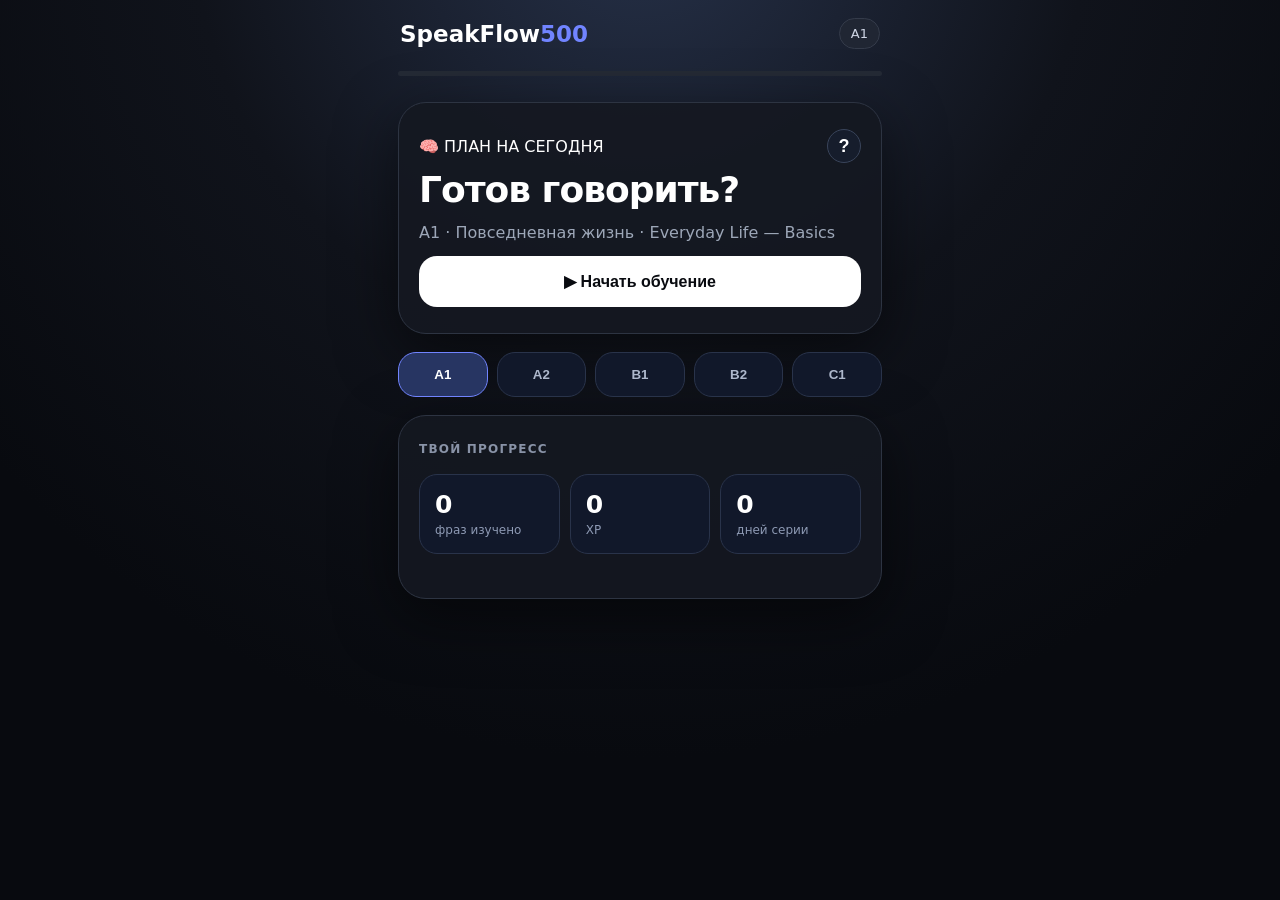
==== commit ff46169c: "Make daily plan optional and keep immediate training start" ====
--- a/demo/index.html
+++ b/demo/index.html
@@ -14,7 +14,7 @@
 .grid{display:grid;gap:12px;margin-top:20px}.lesson{padding:17px;border:1px solid #303746;background:#171c26;border-radius:18px;text-align:left;color:#fff}.lesson b{display:block;font-size:17px;margin-bottom:4px}.lesson span{color:#929caf;font-size:13px}
 .btn{border:0;border-radius:18px;padding:16px 12px;font-size:16px;font-weight:750;color:#fff;background:#2a3140;width:100%;margin-top:12px}.primary{background:#fff;color:#080a0f}.mic{background:#586cf4;font-size:19px}.back{background:transparent;border:1px solid #333b4a}.phrase{font-size:30px;line-height:1.15;font-weight:750;letter-spacing:-.7px;margin:14px 0 10px}.translation{font-size:17px;color:#aeb7c7;min-height:27px}
 .result{margin-top:16px;padding:15px;border-radius:17px;font-weight:700;border:1px solid #394150}.good{background:#12351f;border-color:#2d9b59}.bad{background:#3a1518;border-color:#c54d57}.score{font-size:42px;font-weight:850}.heard{font-size:13px;color:#c5cbd7;margin-top:5px;font-weight:500}.stats{display:grid;grid-template-columns:1fr 1fr;gap:10px;margin:18px 0}.stat{background:#171c26;border-radius:17px;padding:15px}.stat b{font-size:25px;display:block}.stat span{color:#929caf;font-size:12px}.quiz{font-size:20px;line-height:1.5;margin:16px 0}.option{text-align:left;background:#171c26;border:1px solid #303746}.option.correct{background:#12351f;border-color:#2d9b59}.option.wrong{background:#3a1518;border-color:#c54d57}.tiny{font-size:13px;color:#818b9e;text-align:center;margin-top:16px}
-.levels{display:grid;grid-template-columns:repeat(5,1fr);gap:9px;margin:18px 0}.level{padding:14px 4px;border-radius:18px;background:#11182a;border:1px solid #29334a;color:#aeb8cc;font-weight:800}.level.active{background:#273562;border-color:#7184ff;color:#fff}.stats{display:grid;grid-template-columns:repeat(3,1fr);gap:10px}.stat{background:#11182a;border:1px solid #29334a;border-radius:18px;padding:15px}.stat b{font-size:25px;display:block}.stat span{font-size:12px;color:#8e9ab4}.filters{display:flex;gap:8px;overflow:auto;padding-bottom:5px;margin:12px 0}.filter{white-space:nowrap;border:1px solid #2d374c;background:#11182a;color:#aab5c9;border-radius:15px;padding:9px 12px}.filter.active{background:#293662;color:#fff;border-color:#6c7df0}.audio{border:1px solid #303a50;background:#0d1320;border-radius:22px;padding:16px;margin-top:18px}.audioRow{display:flex;align-items:center;gap:12px}.play{width:54px;height:54px;border-radius:50%;border:0;background:#eef1ff;color:#0a0e17;font-size:23px}.audioText{font-size:13px;color:#8f9ab0}.audioText b{display:block;color:#fff;font-size:15px;margin-bottom:3px}.secondary{background:#20283a}.hero h1{font-size:36px;line-height:1.05;letter-spacing:-1px}.tag{display:inline-block;font-size:11px;color:#8ea0ff;margin-bottom:7px;font-weight:800}</style></head>
+.levels{display:grid;grid-template-columns:repeat(5,1fr);gap:9px;margin:18px 0}.level{padding:14px 4px;border-radius:18px;background:#11182a;border:1px solid #29334a;color:#aeb8cc;font-weight:800}.level.active{background:#273562;border-color:#7184ff;color:#fff}.stats{display:grid;grid-template-columns:repeat(3,1fr);gap:10px}.stat{background:#11182a;border:1px solid #29334a;border-radius:18px;padding:15px}.stat b{font-size:25px;display:block}.stat span{font-size:12px;color:#8e9ab4}.filters{display:flex;gap:8px;overflow:auto;padding-bottom:5px;margin:12px 0}.filter{white-space:nowrap;border:1px solid #2d374c;background:#11182a;color:#aab5c9;border-radius:15px;padding:9px 12px}.filter.active{background:#293662;color:#fff;border-color:#6c7df0}.audio{border:1px solid #303a50;background:#0d1320;border-radius:22px;padding:16px;margin-top:18px}.audioRow{display:flex;align-items:center;gap:12px}.play{width:54px;height:54px;border-radius:50%;border:0;background:#eef1ff;color:#0a0e17;font-size:23px}.audioText{font-size:13px;color:#8f9ab0}.audioText b{display:block;color:#fff;font-size:15px;margin-bottom:3px}.secondary{background:#20283a}.hero h1{font-size:36px;line-height:1.05;letter-spacing:-1px}.tag{display:inline-block;font-size:11px;color:#8ea0ff;margin-bottom:7px;font-weight:800}.planHead{display:flex;align-items:center;justify-content:space-between;gap:12px}.infoBtn{width:34px;height:34px;border-radius:50%;border:1px solid #39445a;background:#161d2c;color:#fff;font-size:18px;font-weight:800}.planDetails{display:none;margin-top:14px;padding:15px;border-radius:18px;background:#101722;border:1px solid #303b50}.planDetails.open{display:block}.planDetails b{display:block;margin:8px 0 3px}.voiceNote{font-size:12px;color:#8390a7;margin-top:8px;line-height:1.4}.micState{font-size:13px;color:#aeb7c7;margin-top:9px;text-align:center}.scoreLabel{font-size:13px;color:#aeb7c7;margin-top:4px}.scoreBar{height:8px;background:#252d3a;border-radius:10px;overflow:hidden;margin-top:9px}.scoreFill{height:100%;width:0;border-radius:10px;background:#7184ff;transition:width .35s}</style></head>
 <body><div class="app">
 <header><div class="logo">SpeakFlow<span style="color:#7184ff">500</span></div><div class="pill" id="levelPill">A1</div></header>
 <div class="progress"><div class="bar" id="bar"></div></div><main id="screen"></main>
@@ -62,21 +62,33 @@
 function save(){localStorage.setItem("sf.lesson",state.lesson);localStorage.setItem("sf.level",state.level)}
 function esc(s){return String(s).replace(/[&<>"']/g,m=>({"&":"&amp;","<":"&lt;",">":"&gt;",'"':"&quot;","'":"&#039;"}[m]))}
 function prog(v){$("bar").style.width=v+"%"}
-function speak(t){if(!("speechSynthesis"in window))return;const u=new SpeechSynthesisUtterance(t);u.lang="en-US";u.rate=.82;speechSynthesis.cancel();speechSynthesis.speak(u)}
+let englishVoice=null;
+function chooseEnglishVoice(){if(!("speechSynthesis"in window))return null;const v=speechSynthesis.getVoices(),pref=["Google US English","Microsoft Aria Online (Natural) - English (United States)","Microsoft Jenny Online (Natural) - English (United States)","Samantha","Ava","Jenny","Aria","Andrew","Guy","Daniel","Alex","Karen"];return pref.map(n=>v.find(x=>x.name===n)).find(Boolean)||v.find(x=>/^en-US$/i.test(x.lang))||v.find(x=>/^en[-_]/i.test(x.lang))||null}
+if("speechSynthesis"in window){englishVoice=chooseEnglishVoice();speechSynthesis.onvoiceschanged=()=>{englishVoice=chooseEnglishVoice()}}
+function speak(t){if(!("speechSynthesis"in window))return;const u=new SpeechSynthesisUtterance(t);englishVoice=englishVoice||chooseEnglishVoice();if(englishVoice)u.voice=englishVoice;u.lang="en-US";u.rate=.78;u.pitch=1;speechSynthesis.cancel();speechSynthesis.speak(u)}
 function stats(){return{learned:+localStorage.getItem("sf.learned")||0,xp:+localStorage.getItem("sf.xp")||0,streak:+localStorage.getItem("sf.streak")||0}}
 function phraseFor(n,j){const ti=(n-1)%25,u=Math.floor((n-1)/25)+1,[a,ar]=pairLines[ti][(j+u+ti)%4],[tm,tr]=times[(j+u+ti)%20],[pl,pr]=places[(j*3+u+ti)%10],[et,rt]=patterns[j%30];let en=et.replaceAll("{a}",a),ru=rt.replaceAll("{ar}",ar);if(j>=30){if(en.endsWith("?")){en="Just to check, "+en.charAt(0).toLowerCase()+en.slice(1);ru="Чтобы уточнить, "+ru.charAt(0).toLowerCase()+ru.slice(1)}else{en="Actually, "+en.charAt(0).toLowerCase()+en.slice(1);ru="На самом деле, "+ru.charAt(0).toLowerCase()+ru.slice(1)}}const c=j%2?[pl,pr]:[tm,tr];en=c[0].charAt(0).toUpperCase()+c[0].slice(1)+", "+en;ru=c[1].charAt(0).toUpperCase()+c[1].slice(1)+", "+ru.charAt(0).toLowerCase()+ru.slice(1);return{id:"l"+String(n).padStart(3,"0")+"p"+String(j+1).padStart(2,"0"),english:en,translation:ru}}
 function buildLesson(n){return Array.from({length:60},(_,j)=>phraseFor(n,j))}
-function home(){state.stage="home";prog(0);const s=stats();$("levelPill").textContent=state.level;$("screen").innerHTML='<section class="card"><div class="eyebrow">ENGLISH SPEAKING TRAINER</div><h1>Учимся говорить английский естественно</h1><div class="sub">500 уроков · 30 000 уникальных фраз · повторение слабых мест · проверка знаний.</div><button class="btn primary" onclick="openLessons()">Начать обучение</button></section><div class="levels">'+["A1","A2","B1","B2","C1"].map(x=>'<button class="level '+(x===state.level?"active":"")+'" onclick="setLevel(\''+x+'\')">'+x+"</button>").join("")+'</div><section class="card"><div class="label">Сегодня</div><div class="stats"><div class="stat"><b>'+s.learned+'</b><span>фраз изучено</span></div><div class="stat"><b>'+s.xp+'</b><span>XP</span></div><div class="stat"><b>'+s.streak+'</b><span>дней серии</span></div></div></section><section class="card"><div class="label">Структура каждого урока</div><div class="sub">20 фраз на повторение → 40 новых → проверка знаний → результат.</div></section>'}
+function home(){
+state.stage="home";prog(0);const s=stats(),next=LESSONS.find(x=>x.level===state.level)||LESSONS[0];$("levelPill").textContent=state.level;
+const levelButtons=["A1","A2","B1","B2","C1"].map(x=>'<button class="level '+(x===state.level?"active":"")+'" onclick="setLevel(\''+x+'\')">'+x+'</button>').join("");
+$("screen").innerHTML='<section class="card hero"><div class="planHead"><div class="eyebrow">🧠 ПЛАН НА СЕГОДНЯ</div><button class="infoBtn" onclick="togglePlan()">?</button></div><h1>Готов говорить?</h1><div class="sub">'+state.level+' · '+esc(next.topicRu)+' · '+esc(next.title)+'</div><div class="planDetails" id="planDetails"><b>🔁 1. Слабые места</b><span>Повторяем фразы, где результат был ниже 100%.</span><b>🆕 2. Новые фразы</b><span>20 новых фраз по выбранной теме.</span><b>🗣️ 3. Мини-диалог</b><span>Закрепляем материал в короткой живой ситуации.</span><b>🎯 4. Проверка</b><span>После упражнений — проверка знаний и итоговый результат.</span></div><button class="btn primary" onclick="startLesson('+next.number+')">▶ Начать обучение</button></section><div class="levels">'+levelButtons+'</div><section class="card"><div class="label">ТВОЙ ПРОГРЕСС</div><div class="stats"><div class="stat"><b>'+s.learned+'</b><span>фраз изучено</span></div><div class="stat"><b>'+s.xp+'</b><span>XP</span></div><div class="stat"><b>'+s.streak+'</b><span>дней серии</span></div></div></section>';
+}
+function togglePlan(){$("planDetails").classList.toggle("open")}
 function setLevel(l){state.level=l;save();home()}
 function openLessons(){renderLessons(state.topic||"Все")}
 function renderLessons(topic){state.topic=topic;const ts=["Все",...new Set(LESSONS.filter(x=>x.level===state.level).map(x=>x.topic))],list=LESSONS.filter(x=>x.level===state.level&&(topic==="Все"||x.topic===topic));$("levelPill").textContent=state.level;$("screen").innerHTML='<button class="btn back" onclick="home()">← Главная</button><section class="card"><div class="eyebrow">УРОВЕНЬ '+state.level+'</div><h1>Уроки</h1><div class="sub">Полная программа: '+LESSONS.filter(x=>x.level===state.level).length+' уроков.</div></section><div class="filters">'+ts.map(t=>'<button class="filter '+(t===topic?"active":"")+'" onclick="renderLessons('+JSON.stringify(t)+')">'+t+"</button>").join("")+'</div><div class="grid">'+list.map(l=>'<button class="lesson" onclick="startLesson('+l.number+')"><span class="tag">'+l.level+" · УРОК "+l.number+'</span><b>'+esc(l.title)+'</b><span>'+esc(l.description)+'</span></button>').join("")+'</div>'}
 function startLesson(n){state.lesson=n;save();state.index=0;state.scores=[];const all=buildLesson(n),w=weak(),review=w.slice(0,20);while(review.length<20)review.push(all[review.length]);const ids=new Set(review.map(x=>x.id));const fresh=all.filter(x=>!ids.has(x.id)).slice(0,40);state.pool=review.concat(fresh);showPhrase()}
-function showPhrase(){const p=state.pool[state.index],rev=state.index<20;prog(state.index/60*72);$("levelPill").textContent=(rev?"Повторение":"Новые")+" · "+(state.index+1)+"/60";$("screen").innerHTML='<button class="btn back" onclick="openLessons()">← К урокам</button><section class="card"><div class="eyebrow">'+(rev?"ПОВТОРЕНИЕ":"НОВАЯ ФРАЗА")+" · "+(state.index+1)+" ИЗ 60"+'</div><div class="phrase">'+esc(p.english)+'</div><div class="translation" id="tr">Нажмите «Слушать», затем повторите фразу.</div><div class="audio"><div class="audioRow"><button class="play" onclick="listen()">▶</button><div class="audioText"><b>Английская озвучка</b><span>English (US) · озвучка устройства</span></div></div><button class="btn secondary" onclick="listen()">🔊 Слушать фразу</button></div><button class="btn mic" id="mic" onclick="record()">🎙 Повторить и проверить</button><div id="res"></div><button class="btn primary" id="next" onclick="nextPhrase()" disabled>Продолжить →</button></section><div class="tiny">Порог 85%. Проверка сравнивает распознанный текст с эталоном; это не фонемная оценка произношения.</div>'}
+function showPhrase(){
+const p=state.pool[state.index],rev=state.index<20;prog(state.index/60*72);
+$("levelPill").textContent=(rev?"Повторение":"Новые")+" · "+(state.index+1)+"/60";
+$("screen").innerHTML='<button class="btn back" onclick="openLessons()">← К урокам</button><section class="card"><div class="eyebrow">'+(rev?"ПОВТОРЕНИЕ":"НОВАЯ ФРАЗА")+" · "+(state.index+1)+" ИЗ 60"+'</div><div class="phrase">'+esc(p.english)+'</div><div class="translation" id="tr">Нажми «Прослушать», затем произнеси фразу в микрофон.</div><div class="audio"><div class="audioRow"><button class="play" onclick="listen()">▶</button><div class="audioText"><b>Прослушать английскую фразу</b><span>English · естественная озвучка устройства</span></div></div><button class="btn secondary" onclick="listen()">🔊 Прослушать</button><div class="voiceNote">Используется лучший доступный English (US) голос устройства.</div></div><button class="btn mic" id="mic" onclick="record()">🎙 Сказать в микрофон</button><div class="micState" id="micState">После ответа покажу процент совпадения.</div><div id="res"></div><button class="btn primary" id="next" onclick="nextPhrase()" disabled>Продолжить →</button></section><div class="tiny">Оценка 0–100% показывает, насколько распознанная вами фраза совпала с эталоном. Это не полноценная фонемная оценка акцента.</div>';
+}
 function listen(){$("tr").textContent=state.pool[state.index].translation;speak(state.pool[state.index].english)}
 let rec=null;
-function record(){const SR=window.SpeechRecognition||window.webkitSpeechRecognition;if(!SR){finishScore(0,"Распознавание речи недоступно в этом браузере.");return}rec=new SR();rec.lang="en-US";rec.interimResults=false;rec.maxAlternatives=1;$("mic").disabled=true;$("mic").textContent="⏹ Слушаю…";rec.onresult=e=>finishScore(calc(state.pool[state.index].english,e.results[0][0].transcript),e.results[0][0].transcript);rec.onerror=()=>finishScore(0,"Не удалось распознать речь.");rec.onend=()=>{if($("mic")){$("mic").disabled=false;$("mic").textContent="🎙 Повторить и проверить"}};rec.start()}
-function calc(ref,heard){const a=ref.toLowerCase().replace(/[^a-z0-9 ]/g,"").split(/\s+/).filter(Boolean),b=heard.toLowerCase().replace(/[^a-z0-9 ]/g,"").split(/\s+/).filter(Boolean);let same=0;for(let i=0;i<Math.max(a.length,b.length);i++)if(a[i]&&a[i]===b[i])same++;return Math.max(0,Math.min(100,Math.round(same/Math.max(a.length,b.length,1)*100)))}
-function finishScore(score,heard){const p=state.pool[state.index];state.scores[state.index]=score;let a=weak().filter(x=>x.id!==p.id);if(score<100)a.unshift({id:p.id,score,english:p.english,translation:p.translation});localStorage.setItem("sf.weak",JSON.stringify(a.sort((x,y)=>x.score-y.score).slice(0,300)));$("tr").textContent=p.translation;$("res").innerHTML='<div class="result '+(score>=85?"good":"bad")+'"><div class="score">'+score+'%</div><div>'+(score>=85?"Правильно":"Нужно повторить")+'</div><div class="heard">'+esc(heard)+'</div></div>';$("next").disabled=false}
+function record(){const SR=window.SpeechRecognition||window.webkitSpeechRecognition;if(!SR){finishScore(0,"Распознавание речи недоступно в этом браузере.");return}rec=new SR();rec.lang="en-US";rec.interimResults=false;rec.maxAlternatives=1;rec.continuous=false;$("mic").disabled=true;$("mic").textContent="⏹ Слушаю вас…";$("micState").textContent="Говорите сейчас…";rec.onresult=e=>{const heard=e.results[0][0].transcript||"";finishScore(calc(state.pool[state.index].english,heard),heard)};rec.onerror=e=>finishScore(0,e&&e.error==="not-allowed"?"Разрешите доступ к микрофону.":"Не удалось распознать речь.");rec.onend=()=>{if($("mic")){$("mic").disabled=false;$("mic").textContent="🎙 Сказать в микрофон"}};try{rec.start()}catch(e){finishScore(0,"Не удалось запустить микрофон.")}}
+function calc(ref,heard){const norm=s=>s.toLowerCase().replace(/[^a-z0-9 ]/g,"").replace(/\s+/g," ").trim().split(" ").filter(Boolean);const a=norm(ref),b=norm(heard);if(!a.length||!b.length)return 0;const dp=Array.from({length:a.length+1},()=>Array(b.length+1).fill(0));for(let i=0;i<=a.length;i++)dp[i][0]=i;for(let j=0;j<=b.length;j++)dp[0][j]=j;for(let i=1;i<=a.length;i++)for(let j=1;j<=b.length;j++)dp[i][j]=a[i-1]===b[j-1]?dp[i-1][j-1]:1+Math.min(dp[i-1][j],dp[i][j-1],dp[i-1][j-1]);return Math.max(0,Math.min(100,Math.round((1-dp[a.length][b.length]/Math.max(a.length,b.length))*100)))}
+function finishScore(score,heard){const p=state.pool[state.index];state.scores[state.index]=score;let a=weak().filter(x=>x.id!==p.id);if(score<100)a.unshift({id:p.id,score,english:p.english,translation:p.translation});localStorage.setItem("sf.weak",JSON.stringify(a.sort((x,y)=>x.score-y.score).slice(0,300)));$("tr").textContent=p.translation;$("micState").textContent=score>=85?"Хорошо! Можно продолжать.":"Попробуй ещё раз — так фраза лучше закрепится.";$("res").innerHTML='<div class="result '+(score>=85?"good":"bad")+'"><div class="score">'+score+'%</div><div class="scoreLabel">'+(score>=85?"Произнесено достаточно точно":"Нужно потренироваться ещё")+'</div><div class="scoreBar"><div class="scoreFill" style="width:'+score+'%"></div></div><div class="heard">Распознано: '+esc(heard||"—")+'</div></div>';$("next").disabled=false}
 function nextPhrase(){if(state.index<59){state.index++;showPhrase()}else startQuiz()}
 function startQuiz(){state.quizIndex=0;state.quizScore=0;showQuiz()}
 function showQuiz(){const idx=(state.quizIndex*5+7)%60,p=state.pool[idx],opts=[p.translation,state.pool[(idx+1)%60].translation,state.pool[(idx+2)%60].translation].sort(()=>Math.random()-.5);state.quiz={p,opts};prog(72+state.quizIndex/10*28);$("levelPill").textContent="Проверка "+(state.quizIndex+1)+"/10";$("screen").innerHTML='<section class="card"><div class="eyebrow">ПРОВЕРКА ЗНАНИЙ · '+(state.quizIndex+1)+"/10"+'</div><div class="quiz">'+esc(p.english)+'</div>'+opts.map(o=>'<button class="btn option" onclick="answer(this,'+JSON.stringify(o)+','+JSON.stringify(p.translation)+')">'+esc(o)+"</button>").join("")+'</section>'}
